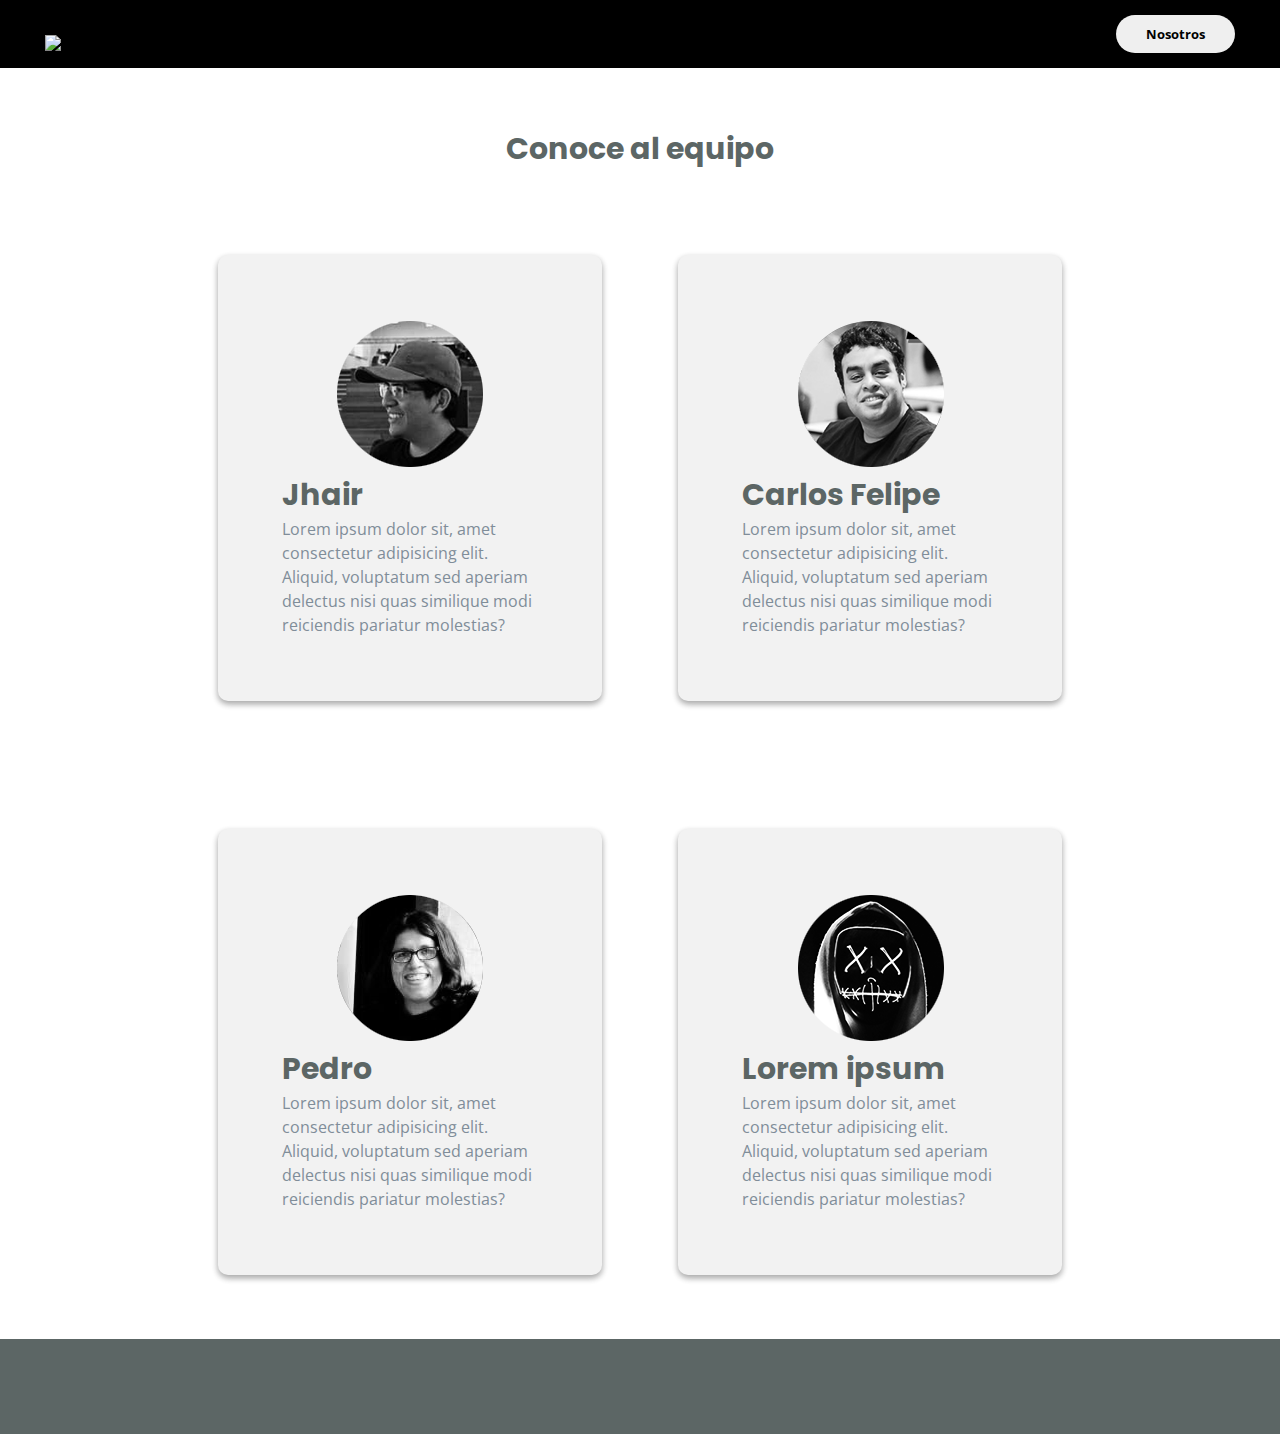
==== nosotros.html @ 59cb31ee "Add files via upload" ====
<!DOCTYPE html>
<html lang="es">
  <head>
    <meta charset="UTF-8" />
    <meta name="viewport" content="width=device-width, initial-scale=1.0" />
    <title>Nosotros</title>
    <link rel="stylesheet" href="style.css" />
    <link
      href="https://fonts.googleapis.com/css2?family=Poppins:wght@600&display=swap"
      rel="stylesheet"
    />
    <link
      href="https://fonts.googleapis.com/css2?family=Open+Sans:wght@400;700&display=swap"
      rel="stylesheet"
    />
    <link
      rel="stylesheet"
      href="https://use.fontawesome.com/releases/v5.7.2/css/all.css"
      integrity="sha384-fnmOCqbTlWIlj8LyTjo7mOUStjsKC4pOpQbqyi7RrhN7udi9RwhKkMHpvLbHG9Sr"
      crossorigin="anonymous"
    />
  </head>
  <body>
    <nav class="navbar">
      <a href="index.html"
        ><img
          src="https://www.makerlabperu.org/static/imgs/logo-mkl-negro.svg"
          alt="logo-maker-negro"
          class="logo"
      /></a>

      <button><a href="nosotros.html">Nosotros</a></button>
    </nav>
    <section id="intro">
      <div class="container">
        <h2 class="text-intro">
          Conoce al equipo
        </h2>
      </div>
    </section>
    <section id="nosotros" class="card-members">
      <div class="card member">
        <img src="img/foto-jhair.png" alt="" srcset="" class="image-c" />
        <div class="text-member">
          <h3>Jhair</h3>
          <p>
            Lorem ipsum dolor sit, amet consectetur adipisicing elit. Aliquid,
            voluptatum sed aperiam delectus nisi quas similique modi reiciendis
            pariatur molestias?
          </p>
        </div>
      </div>
      <div class="card member">
        <img src="img/foto-carlosFelipe.png" alt="" srcset="" class="image-c" />
        <div class="text-member">
          <h3>Carlos Felipe</h3>
          <p>
            Lorem ipsum dolor sit, amet consectetur adipisicing elit. Aliquid,
            voluptatum sed aperiam delectus nisi quas similique modi reiciendis
            pariatur molestias?
          </p>
        </div>
      </div>

      <div class="card member">
        <img src="img/foto-pedro.png" alt="" srcset="" class="image-c" />
        <div class="text-member">
          <h3>Pedro</h3>
          <p>
            Lorem ipsum dolor sit, amet consectetur adipisicing elit. Aliquid,
            voluptatum sed aperiam delectus nisi quas similique modi reiciendis
            pariatur molestias?
          </p>
        </div>
      </div>
      <div class="card member">
        <img src="img/foto-random.png" alt="" srcset="" class="image-c" />
        <div class="text-member">
          <h3>Lorem ipsum</h3>
          <p>
            Lorem ipsum dolor sit, amet consectetur adipisicing elit. Aliquid,
            voluptatum sed aperiam delectus nisi quas similique modi reiciendis
            pariatur molestias?
          </p>
        </div>
      </div>
    </section>
    <footer>
      <div class="social">
        <a href="https://www.facebook.com/makerlabperu/">
          <i class="fab fa-facebook-square fa-2x"></i>
        </a>
        <a href="https://twitter.com/makerlab_peru">
          <i class="fab fa-twitter-square fa-2x"></i
        ></a>
        <a href="https://pe.linkedin.com/company/makerlab-per%C3%BA">
          <i class="fab fa-linkedin fa-2x"></i
        ></a>
        <a href="https://www.makerlabperu.org/"
          ><i class="fa fa-globe" fa-2x></i>
        </a>
      </div>
    </footer>
  </body>
</html>
---- style.css ----
* {
  margin: 0;
  padding: 0;
  box-sizing: border-box;
}
body {
  background-color: #fff;
}

.container {
  max-width: 1100px;
}

h2,
h3 {
  font-family: 'Poppins', sans-serif;
  font-size: 30px;
  line-height: 1.5;
  color: #5c6665;
}

p {
  font-family: 'Open Sans', sans-serif;
  line-height: 1.5;
  color: hsl(208, 11%, 55%);
}

section {
  display: flex;
  align-items: center;
  justify-content: center;
}

nav {
  display: flex;
  justify-content: space-between;
  padding: 15px 45px;
  align-items: flex-end;
  background-color: #000;
  margin-bottom: 3%;
}
.logo {
  height: 55px;
}

.card {
  display: flex;
  align-items: center;
  justify-content: center;
  box-shadow: 0 3px 6px rgba(0, 0, 0, 0.16), 0 3px 6px rgba(0, 0, 0, 0.23);
  margin: 5% 3%;
  padding: 5%;
  border-radius: 10px;
  background-color: #f2f2f2;
  flex-direction: row;
}

.text-intro {
  padding: 20px;
  align-items: center;
  justify-content: center;
}

.image {
  width: 50%;
}
#ig1 {
  width: 100%;
}

.member {
  width: 30%;
  display: flex;
  flex-direction: column;
}
.card-members {
  display: flex;
  flex-direction: row;
  flex-wrap: wrap;
}

.text-member {
  width: 100%;
}

.image-c {
  width: auto;
}

/*Elements*/
button {
  border-radius: 30px;
  padding: 10px 30px;
  font-family: 'Open Sans', sans-serif;
  font-weight: 700;
  border: none;
}
a {
  text-decoration: none;
  color: #000;
}

i {
  color: hsl(193, 100%, 96%);
  margin: 10px;
}

/*Footer*/
footer {
  background-color: #5c6665;
  width: 100%;
  height: auto;
  padding: 3%;
  display: flex;
  flex-direction: row;
  justify-content: space-evenly;
}

/*Mobile*/
@media (max-width: 768px) {
  .container {
    width: 95%;
  }
  .card {
    display: flex;
    flex-direction: column;
    margin-top: 2%;
  }
  #intro {
    align-items: center;
    justify-content: center;
    padding: 5%;
  }
  .navbar {
    width: 100%;
  }

  section,
  .text-intro,
  .image,
  .card {
    width: 95%;
  }
  #ig1 {
    display: none;
  }
}
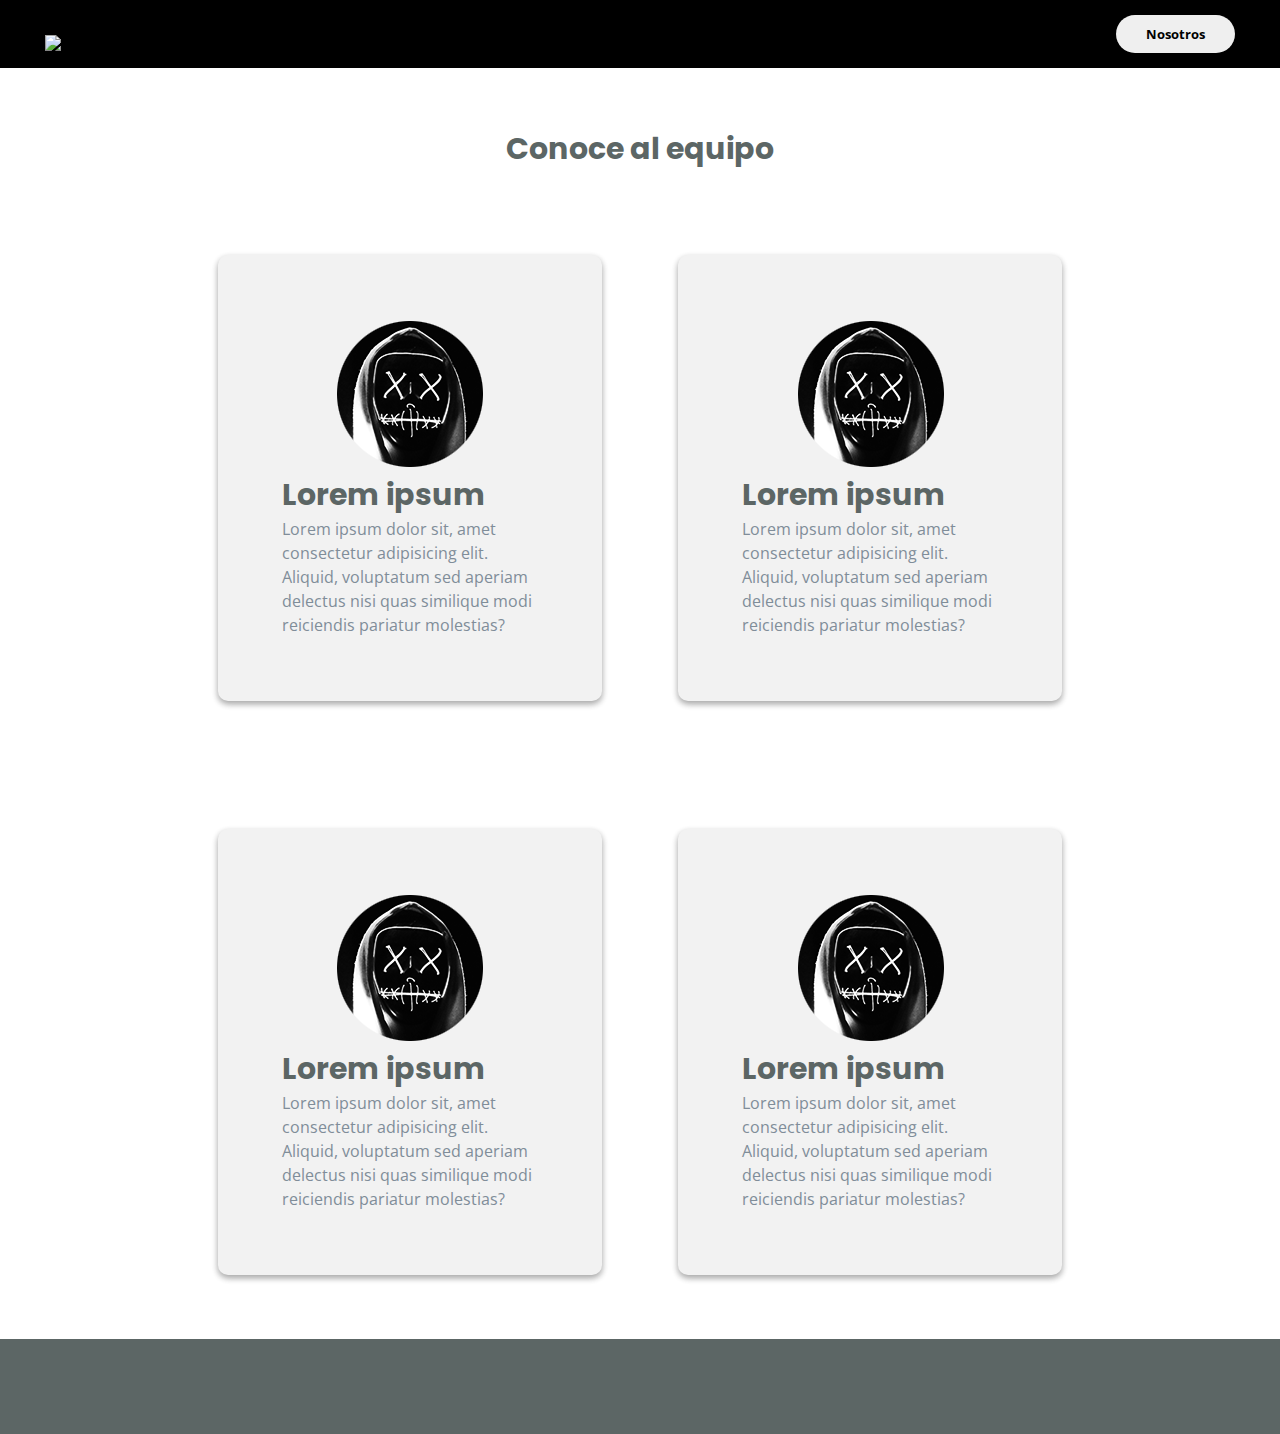
==== commit d86949a1: "Add files via upload" ====
--- a/nosotros.html
+++ b/nosotros.html
@@ -40,9 +40,9 @@
     </section>
     <section id="nosotros" class="card-members">
       <div class="card member">
-        <img src="img/foto-jhair.png" alt="" srcset="" class="image-c" />
+        <img src="img/foto-random.png" alt="" srcset="" class="image-c" />
         <div class="text-member">
-          <h3>Jhair</h3>
+          <h3>Lorem ipsum</h3>
           <p>
             Lorem ipsum dolor sit, amet consectetur adipisicing elit. Aliquid,
             voluptatum sed aperiam delectus nisi quas similique modi reiciendis
@@ -51,9 +51,20 @@
         </div>
       </div>
       <div class="card member">
-        <img src="img/foto-carlosFelipe.png" alt="" srcset="" class="image-c" />
+        <img src="img/foto-random.png" alt="" srcset="" class="image-c" />
         <div class="text-member">
-          <h3>Carlos Felipe</h3>
+          <h3>Lorem ipsum</h3>
+          <p>
+            Lorem ipsum dolor sit, amet consectetur adipisicing elit. Aliquid,
+            voluptatum sed aperiam delectus nisi quas similique modi reiciendis
+            pariatur molestias?
+          </p>
+        </div>
+      </div>
+      <div class="card member">
+        <img src="img/foto-random.png" alt="" srcset="" class="image-c" />
+        <div class="text-member">
+          <h3>Lorem ipsum</h3>
           <p>
             Lorem ipsum dolor sit, amet consectetur adipisicing elit. Aliquid,
             voluptatum sed aperiam delectus nisi quas similique modi reiciendis
@@ -62,17 +73,6 @@
         </div>
       </div>
 
-      <div class="card member">
-        <img src="img/foto-pedro.png" alt="" srcset="" class="image-c" />
-        <div class="text-member">
-          <h3>Pedro</h3>
-          <p>
-            Lorem ipsum dolor sit, amet consectetur adipisicing elit. Aliquid,
-            voluptatum sed aperiam delectus nisi quas similique modi reiciendis
-            pariatur molestias?
-          </p>
-        </div>
-      </div>
       <div class="card member">
         <img src="img/foto-random.png" alt="" srcset="" class="image-c" />
         <div class="text-member">
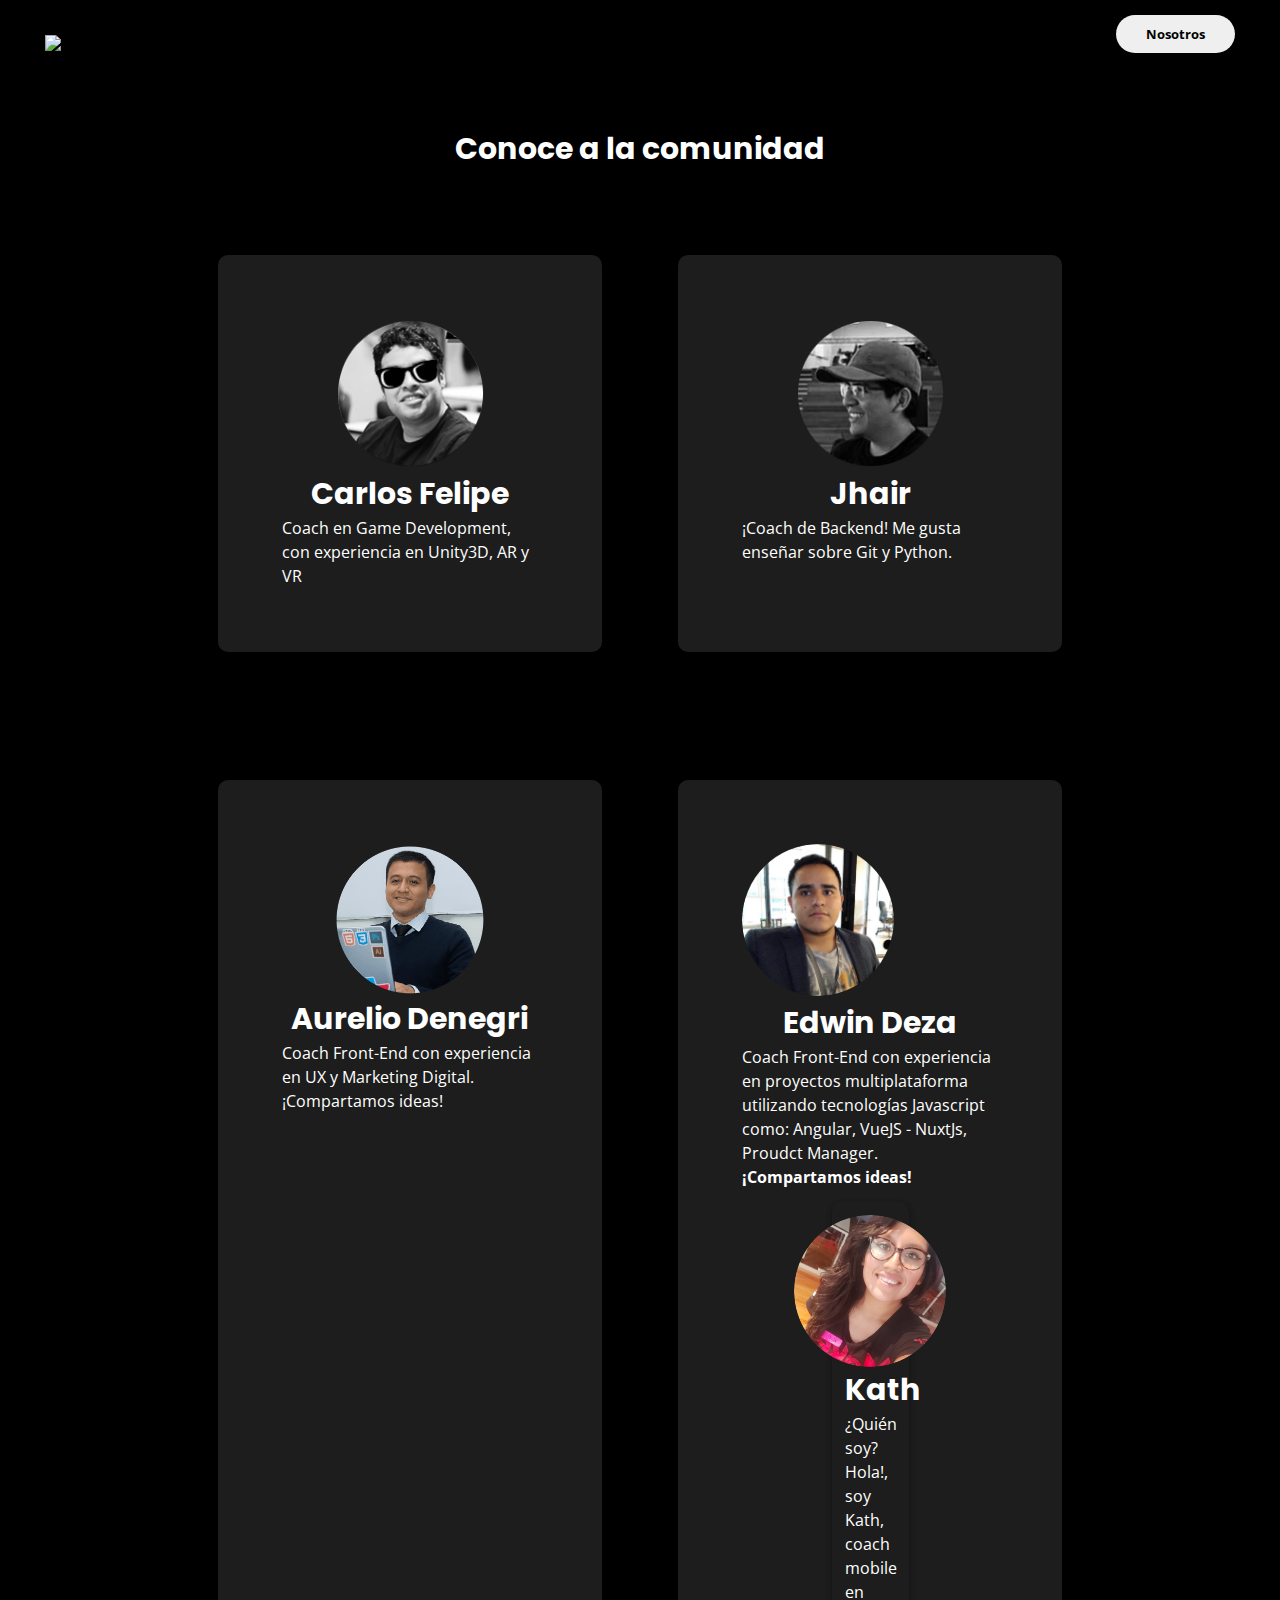
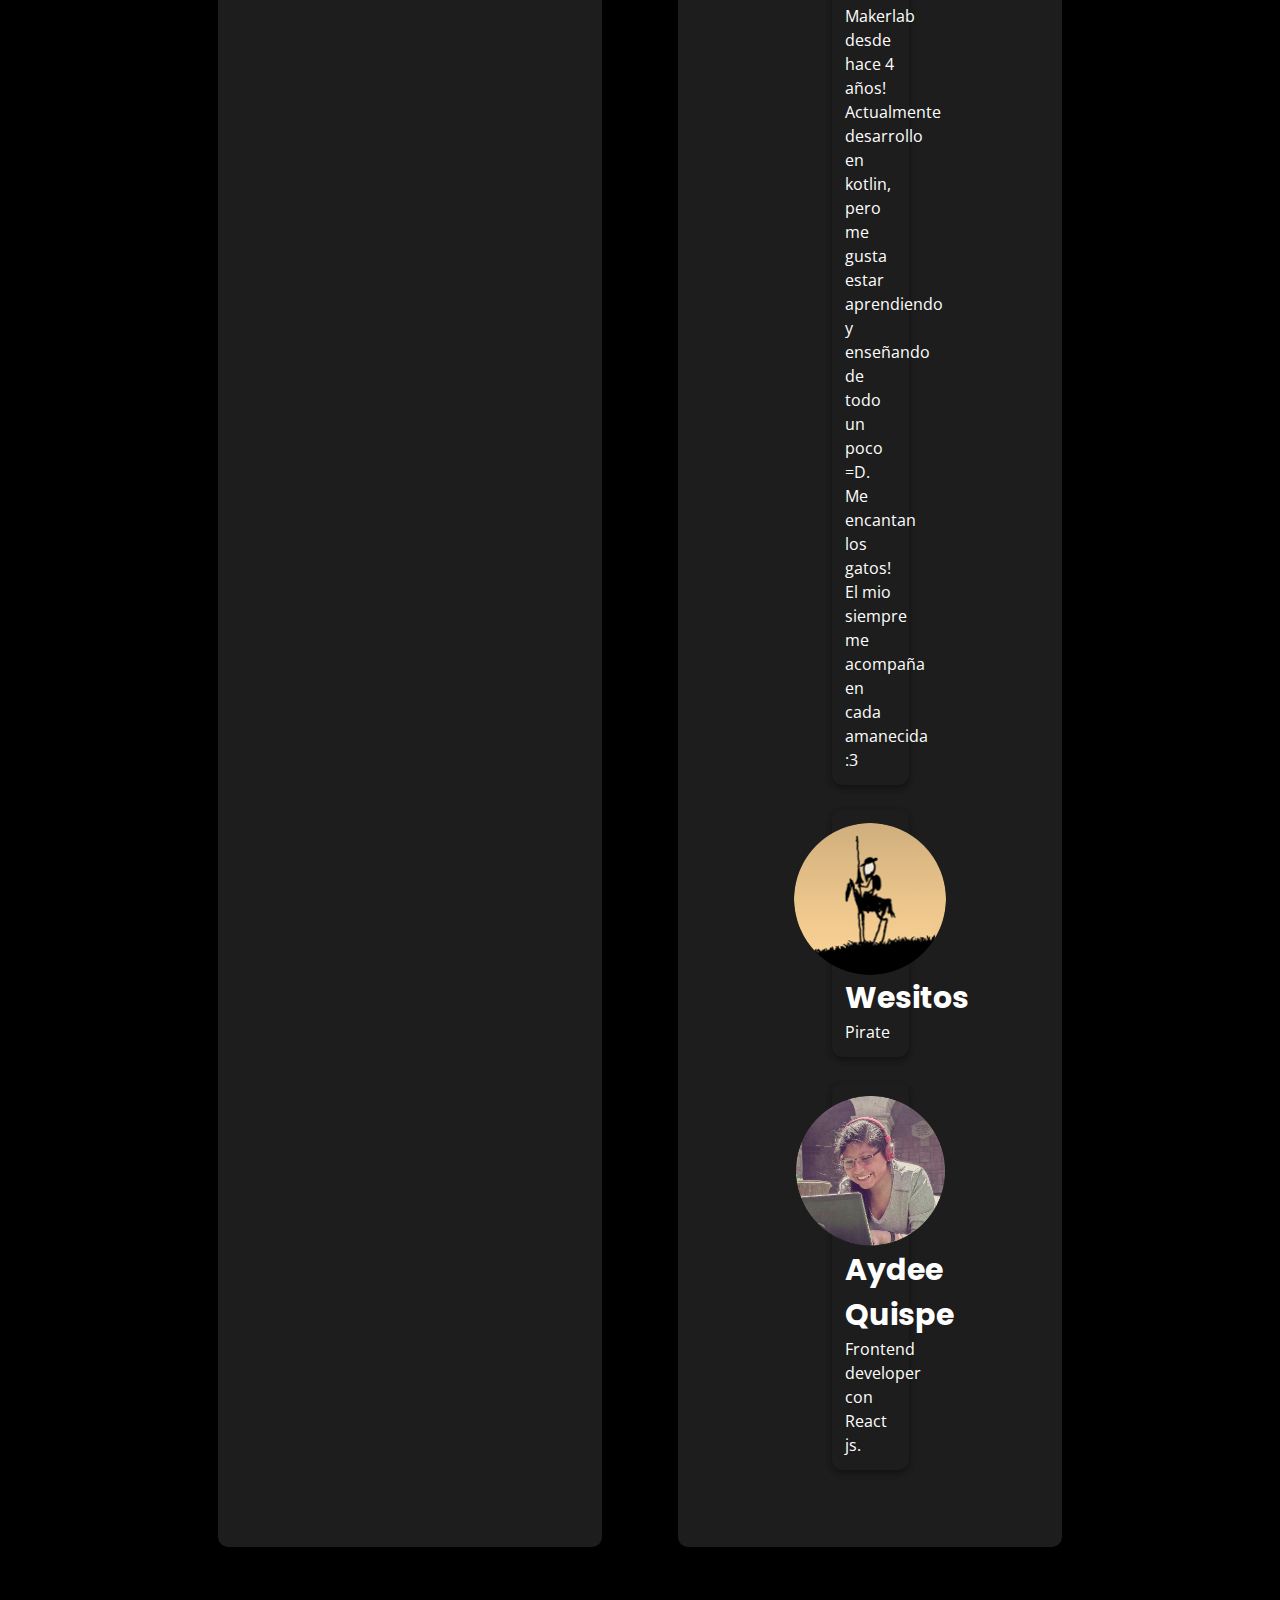
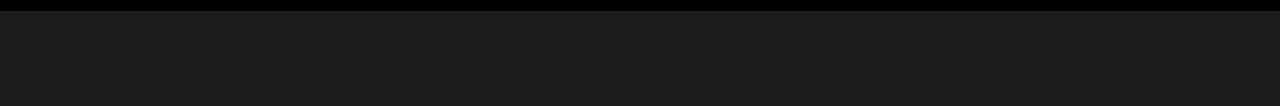
==== commit 3f18dcb1: "Add files via upload" ====
--- a/nosotros.html
+++ b/nosotros.html
@@ -1,105 +1,153 @@
-<!DOCTYPE html>
-<html lang="es">
-  <head>
-    <meta charset="UTF-8" />
-    <meta name="viewport" content="width=device-width, initial-scale=1.0" />
-    <title>Nosotros</title>
-    <link rel="stylesheet" href="style.css" />
-    <link
-      href="https://fonts.googleapis.com/css2?family=Poppins:wght@600&display=swap"
-      rel="stylesheet"
-    />
-    <link
-      href="https://fonts.googleapis.com/css2?family=Open+Sans:wght@400;700&display=swap"
-      rel="stylesheet"
-    />
-    <link
-      rel="stylesheet"
-      href="https://use.fontawesome.com/releases/v5.7.2/css/all.css"
-      integrity="sha384-fnmOCqbTlWIlj8LyTjo7mOUStjsKC4pOpQbqyi7RrhN7udi9RwhKkMHpvLbHG9Sr"
-      crossorigin="anonymous"
-    />
-  </head>
-  <body>
-    <nav class="navbar">
-      <a href="index.html"
-        ><img
-          src="https://www.makerlabperu.org/static/imgs/logo-mkl-negro.svg"
-          alt="logo-maker-negro"
-          class="logo"
-      /></a>
-
-      <button><a href="nosotros.html">Nosotros</a></button>
-    </nav>
-    <section id="intro">
-      <div class="container">
-        <h2 class="text-intro">
-          Conoce al equipo
-        </h2>
-      </div>
-    </section>
-    <section id="nosotros" class="card-members">
-      <div class="card member">
-        <img src="img/foto-random.png" alt="" srcset="" class="image-c" />
-        <div class="text-member">
-          <h3>Lorem ipsum</h3>
-          <p>
-            Lorem ipsum dolor sit, amet consectetur adipisicing elit. Aliquid,
-            voluptatum sed aperiam delectus nisi quas similique modi reiciendis
-            pariatur molestias?
-          </p>
-        </div>
-      </div>
-      <div class="card member">
-        <img src="img/foto-random.png" alt="" srcset="" class="image-c" />
-        <div class="text-member">
-          <h3>Lorem ipsum</h3>
-          <p>
-            Lorem ipsum dolor sit, amet consectetur adipisicing elit. Aliquid,
-            voluptatum sed aperiam delectus nisi quas similique modi reiciendis
-            pariatur molestias?
-          </p>
-        </div>
-      </div>
-      <div class="card member">
-        <img src="img/foto-random.png" alt="" srcset="" class="image-c" />
-        <div class="text-member">
-          <h3>Lorem ipsum</h3>
-          <p>
-            Lorem ipsum dolor sit, amet consectetur adipisicing elit. Aliquid,
-            voluptatum sed aperiam delectus nisi quas similique modi reiciendis
-            pariatur molestias?
-          </p>
-        </div>
-      </div>
-
-      <div class="card member">
-        <img src="img/foto-random.png" alt="" srcset="" class="image-c" />
-        <div class="text-member">
-          <h3>Lorem ipsum</h3>
-          <p>
-            Lorem ipsum dolor sit, amet consectetur adipisicing elit. Aliquid,
-            voluptatum sed aperiam delectus nisi quas similique modi reiciendis
-            pariatur molestias?
-          </p>
-        </div>
-      </div>
-    </section>
-    <footer>
-      <div class="social">
-        <a href="https://www.facebook.com/makerlabperu/">
-          <i class="fab fa-facebook-square fa-2x"></i>
-        </a>
-        <a href="https://twitter.com/makerlab_peru">
-          <i class="fab fa-twitter-square fa-2x"></i
-        ></a>
-        <a href="https://pe.linkedin.com/company/makerlab-per%C3%BA">
-          <i class="fab fa-linkedin fa-2x"></i
-        ></a>
-        <a href="https://www.makerlabperu.org/"
-          ><i class="fa fa-globe" fa-2x></i>
-        </a>
-      </div>
-    </footer>
-  </body>
-</html>
+<!DOCTYPE html>
+<html lang="es">
+  <head>
+    <meta charset="UTF-8" />
+    <meta name="viewport" content="width=device-width, initial-scale=1.0" />
+    <title>Nosotros</title>
+    <link rel="stylesheet" href="style.css" />
+    <link
+      href="https://fonts.googleapis.com/css2?family=Poppins:wght@600&display=swap"
+      rel="stylesheet"
+    />
+    <link
+      href="https://fonts.googleapis.com/css2?family=Open+Sans:wght@400;700&display=swap"
+      rel="stylesheet"
+    />
+    <link
+      rel="stylesheet"
+      href="https://use.fontawesome.com/releases/v5.7.2/css/all.css"
+      integrity="sha384-fnmOCqbTlWIlj8LyTjo7mOUStjsKC4pOpQbqyi7RrhN7udi9RwhKkMHpvLbHG9Sr"
+      crossorigin="anonymous"
+    />
+  </head>
+
+  <body>
+    <nav class="navbar">
+      <a href="index.html"
+        ><img
+          src="https://www.makerlabperu.org/static/imgs/logo-mkl-negro.svg"
+          alt="logo-maker-negro"
+          class="logo"
+      /></a>
+
+      <button><a href="nosotros.html">Nosotros</a></button>
+    </nav>
+    
+    <section id="intro">
+      <div class="container">
+        <h2 class="text-intro">
+          Conoce a la comunidad
+        </h2>
+      </div>
+    </section>
+    
+    <section id="nosotros" class="card-members">
+      <!-- CARLOS FELIPE -->
+      <div class="card member">
+        <img src="img/foto-carlosFelipe.png" alt="" srcset="" class="image-c" />
+        <div class="text-member">
+          <h3>Carlos Felipe</h3>
+          <p>
+            Coach en Game Development, con experiencia en Unity3D, AR y VR
+          </p>
+
+          
+        </div>
+      </div>
+      
+      <!-- JHAIR -->
+      <div class="card member">
+        <img src="img/foto-jhair.png" alt="" srcset="" class="image-c" />
+        <div class="text-member">
+          <h3>Jhair</h3>
+          <p>
+            ¡Coach de Backend! Me gusta enseñar sobre Git y Python.
+          </p>
+        </div>
+      </div>
+
+      <!-- AURELIO -->
+      <div class="card member">
+        <img src="img/foto-aurelio.png" alt="" srcset="" class="image-c" />
+        <div class="text-member">
+          <h3>Aurelio Denegri</h3>
+          <p>
+            Coach Front-End con experiencia en UX y Marketing Digital.
+            ¡Compartamos ideas!
+          </p>
+        </div>
+      </div>
+      
+      <!-- Edwin -->
+      <div class="card member">
+        <div class="flip-card-front">
+
+        <img src="img/edwin.png" alt="" srcset="" class="image-c" />
+        <div class="text-member">
+          <h3>Edwin Deza</h3>
+          <p>
+            Coach Front-End con experiencia en proyectos multiplataforma utilizando tecnologías Javascript como: Angular, VueJS - NuxtJs, Proudct Manager.
+            <b>
+              ¡Compartamos ideas!
+            </b>            
+          </p>
+          
+        </div>
+      </div>
+
+      <!-- KATH -->
+      <div class="card member">
+        <img src="img/foto-kath.png" alt="" srcset="" class="image-c" />
+        <div class="text-member">
+          <h3>Kath</h3>
+          <p>
+            ¿Quién soy?
+            Hola!, soy Kath, coach mobile en Makerlab desde hace 4 años!
+            Actualmente desarrollo en kotlin, pero me gusta estar aprendiendo y enseñando
+            de todo un poco =D.
+            Me encantan los gatos! El mio siempre me acompaña en cada amanecida :3
+          </p>
+        </div>
+      </div>
+
+      <div class="card member">
+        <img src="img/foto-pedro.png" alt="" srcset="" class="image-c" />
+        <div class="text-member">
+          <h3>Wesitos</h3>
+          <p>
+            Pirate
+          </p>
+        </div>
+      </div>
+
+      <!-- AYDEE -->
+      <div class="card member">
+        <img src="img/foto-aydee.png" alt="" srcset="" class="image-c" />
+        <div class="text-member">
+          <h3>Aydee Quispe</h3>
+          <p>
+            Frontend developer con React js.
+          </p>
+        </div>
+      </div>
+
+    </section>
+
+    <footer>
+      <div class="social">
+        <a href="https://www.facebook.com/makerlabperu/">
+          <i class="fab fa-facebook-square fa-2x"></i>
+        </a>
+        <a href="https://twitter.com/makerlab_peru">
+          <i class="fab fa-twitter-square fa-2x"></i
+        ></a>
+        <a href="https://pe.linkedin.com/company/makerlab-per%C3%BA">
+          <i class="fab fa-linkedin fa-2x"></i
+        ></a>
+        <a href="https://www.makerlabperu.org/"
+          ><i class="fa fa-globe" fa-2x></i>
+        </a>
+      </div>
+    </footer>
+  </body>
+</html>
--- a/style.css
+++ b/style.css
@@ -1,147 +1,155 @@
-* {
-  margin: 0;
-  padding: 0;
-  box-sizing: border-box;
-}
-body {
-  background-color: #fff;
-}
-
-.container {
-  max-width: 1100px;
-}
-
-h2,
-h3 {
-  font-family: 'Poppins', sans-serif;
-  font-size: 30px;
-  line-height: 1.5;
-  color: #5c6665;
-}
-
-p {
-  font-family: 'Open Sans', sans-serif;
-  line-height: 1.5;
-  color: hsl(208, 11%, 55%);
-}
-
-section {
-  display: flex;
-  align-items: center;
-  justify-content: center;
-}
-
-nav {
-  display: flex;
-  justify-content: space-between;
-  padding: 15px 45px;
-  align-items: flex-end;
-  background-color: #000;
-  margin-bottom: 3%;
-}
-.logo {
-  height: 55px;
-}
-
-.card {
-  display: flex;
-  align-items: center;
-  justify-content: center;
-  box-shadow: 0 3px 6px rgba(0, 0, 0, 0.16), 0 3px 6px rgba(0, 0, 0, 0.23);
-  margin: 5% 3%;
-  padding: 5%;
-  border-radius: 10px;
-  background-color: #f2f2f2;
-  flex-direction: row;
-}
-
-.text-intro {
-  padding: 20px;
-  align-items: center;
-  justify-content: center;
-}
-
-.image {
-  width: 50%;
-}
-#ig1 {
-  width: 100%;
-}
-
-.member {
-  width: 30%;
-  display: flex;
-  flex-direction: column;
-}
-.card-members {
-  display: flex;
-  flex-direction: row;
-  flex-wrap: wrap;
-}
-
-.text-member {
-  width: 100%;
-}
-
-.image-c {
-  width: auto;
-}
-
-/*Elements*/
-button {
-  border-radius: 30px;
-  padding: 10px 30px;
-  font-family: 'Open Sans', sans-serif;
-  font-weight: 700;
-  border: none;
-}
-a {
-  text-decoration: none;
-  color: #000;
-}
-
-i {
-  color: hsl(193, 100%, 96%);
-  margin: 10px;
-}
-
-/*Footer*/
-footer {
-  background-color: #5c6665;
-  width: 100%;
-  height: auto;
-  padding: 3%;
-  display: flex;
-  flex-direction: row;
-  justify-content: space-evenly;
-}
-
-/*Mobile*/
-@media (max-width: 768px) {
-  .container {
-    width: 95%;
-  }
-  .card {
-    display: flex;
-    flex-direction: column;
-    margin-top: 2%;
-  }
-  #intro {
-    align-items: center;
-    justify-content: center;
-    padding: 5%;
-  }
-  .navbar {
-    width: 100%;
-  }
-
-  section,
-  .text-intro,
-  .image,
-  .card {
-    width: 95%;
-  }
-  #ig1 {
-    display: none;
-  }
-}
+* {
+  margin: 0;
+  padding: 0;
+  box-sizing: border-box;
+}
+body {
+  background-color: #000;
+}
+
+.container {
+  max-width: 1100px;
+}
+
+h2,
+h3 {
+  font-family: 'Poppins', sans-serif;
+  font-size: 30px;
+  line-height: 1.5;
+  color: #fff;
+}
+
+p {
+  font-family: 'Open Sans', sans-serif;
+  line-height: 1.5;
+  color: #fff;
+}
+
+section {
+  display: flex;
+  justify-content: center;
+}
+
+nav {
+  display: flex;
+  justify-content: space-between;
+  padding: 15px 45px;
+  align-items: flex-end;
+  background-color: #000;
+  margin-bottom: 3%;
+}
+.logo {
+  height: 55px;
+}
+section {
+  width: 100%;
+  float: left;
+}
+.card {
+  display: flex;
+  align-items: center;
+  justify-content: center;
+  box-shadow: 0 3px 6px rgba(0, 0, 0, 0.16), 0 3px 6px rgba(0, 0, 0, 0.23);
+  margin: 5% 3%;
+  padding: 5%;
+  border-radius: 10px;
+  background-color: #1d1d1d;
+  flex-direction: row;
+}
+
+.text-intro {
+  padding: 20px;
+  align-items: center;
+  justify-content: center;
+}
+
+.image {
+  width: 50%;
+}
+#ig1 {
+  width: 100%;
+}
+
+.member {
+  width: 30%;
+  display: flex;
+  flex-direction: column;
+  justify-content: flex-start;
+  align-items: center;
+}
+.card-members {
+  display: flex;
+  flex-direction: row;
+  flex-wrap: wrap;
+  width: 100%;
+}
+
+.text-member {
+  width: 100%;
+}
+.text-member h3 {
+  text-align: center;
+}
+.image-c {
+  width: 152px;
+  height: 152px;
+  border-radius: 76px;
+}
+
+/*Elements*/
+button {
+  border-radius: 30px;
+  padding: 10px 30px;
+  font-family: 'Open Sans', sans-serif;
+  font-weight: 700;
+  border: none;
+}
+a {
+  text-decoration: none;
+  color: #000;
+}
+
+i {
+  color: hsl(193, 100%, 96%);
+  margin: 10px;
+}
+
+/*Footer*/
+footer {
+  background-color: #1d1d1d;
+  width: 100%;
+  padding: 3%;
+  display: flex;
+  flex-direction: row;
+  justify-content: space-evenly;
+}
+
+/*Mobile*/
+@media (max-width: 768px) {
+  .container {
+    width: 95%;
+  }
+  .card {
+    display: flex;
+    flex-direction: column;
+    margin-top: 2%;
+    width: 30%;
+  }
+  #intro {
+    align-items: center;
+    justify-content: center;
+    padding: 5%;
+  }
+  .navbar {
+    width: 100%;
+  }
+
+  .text-intro,
+  .image,
+  .card {
+    width: 95%;
+  }
+  #ig1 {
+    display: none;
+  }
+}
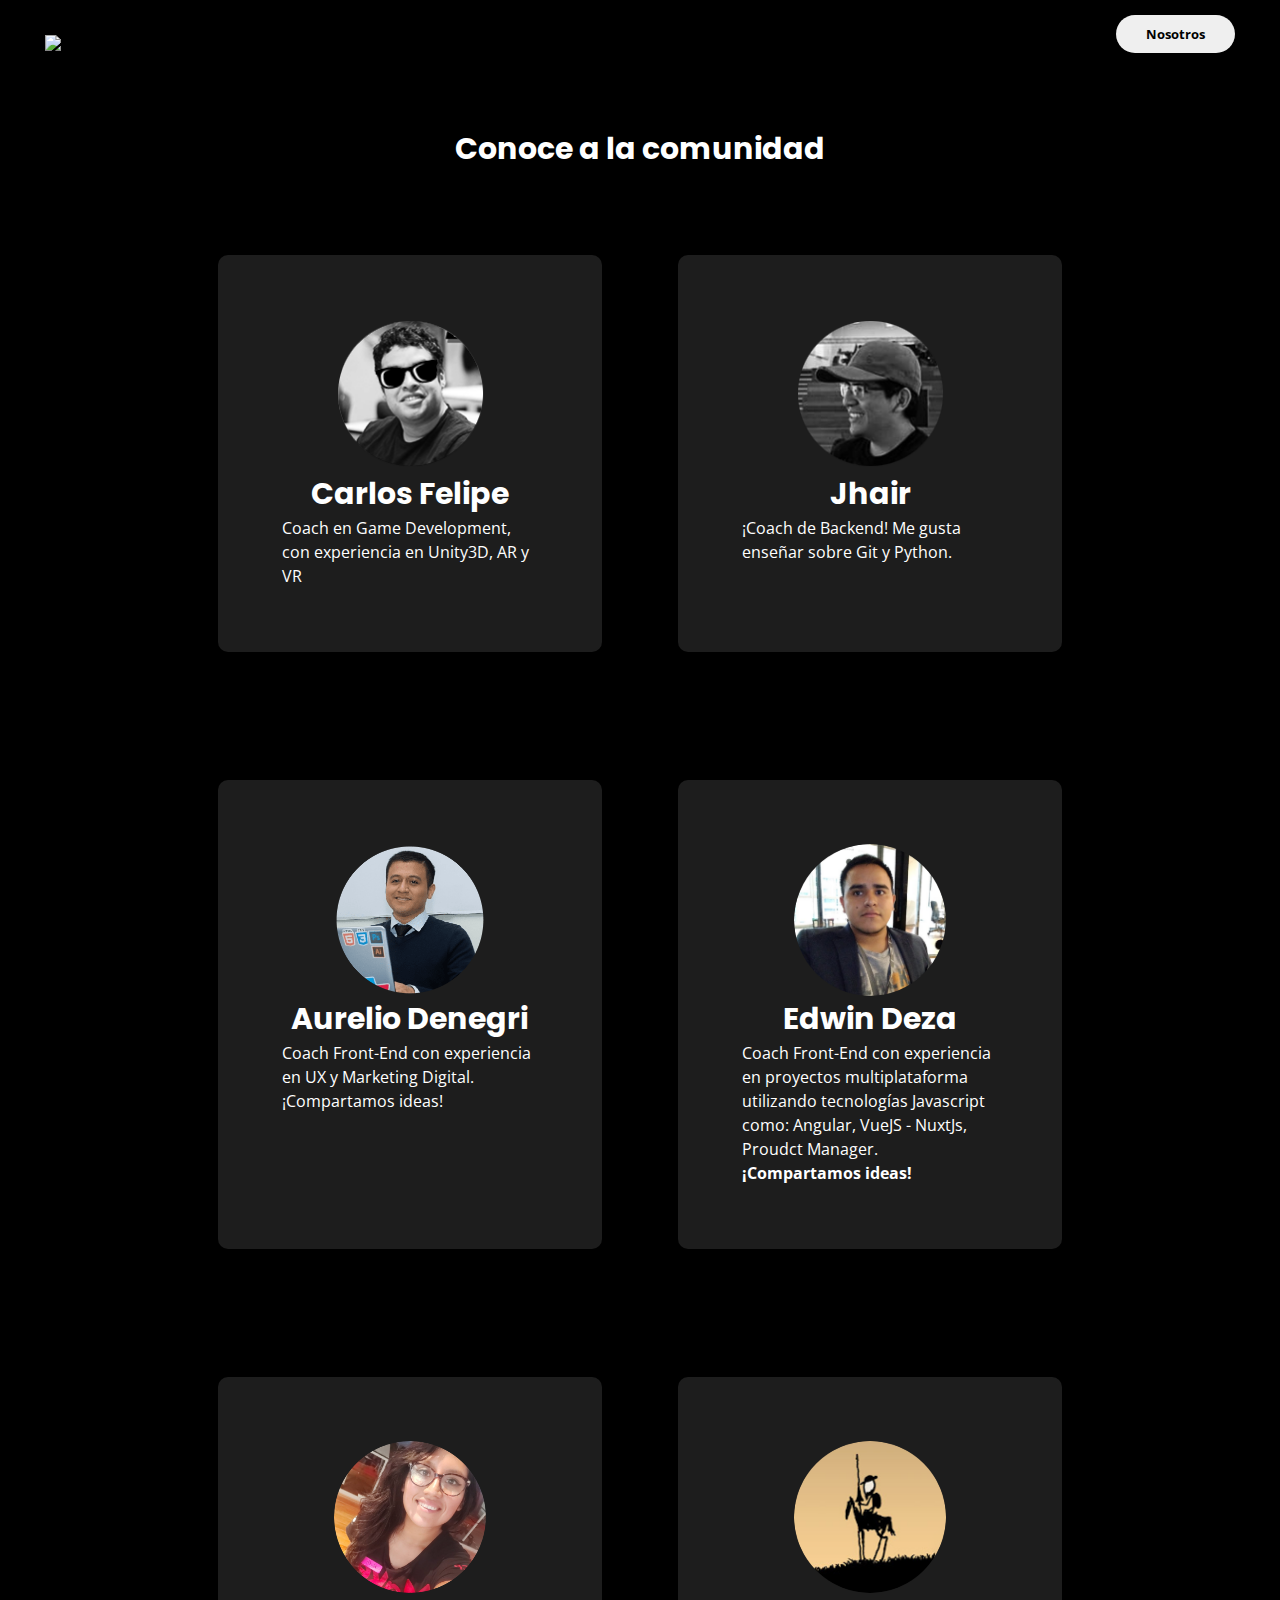
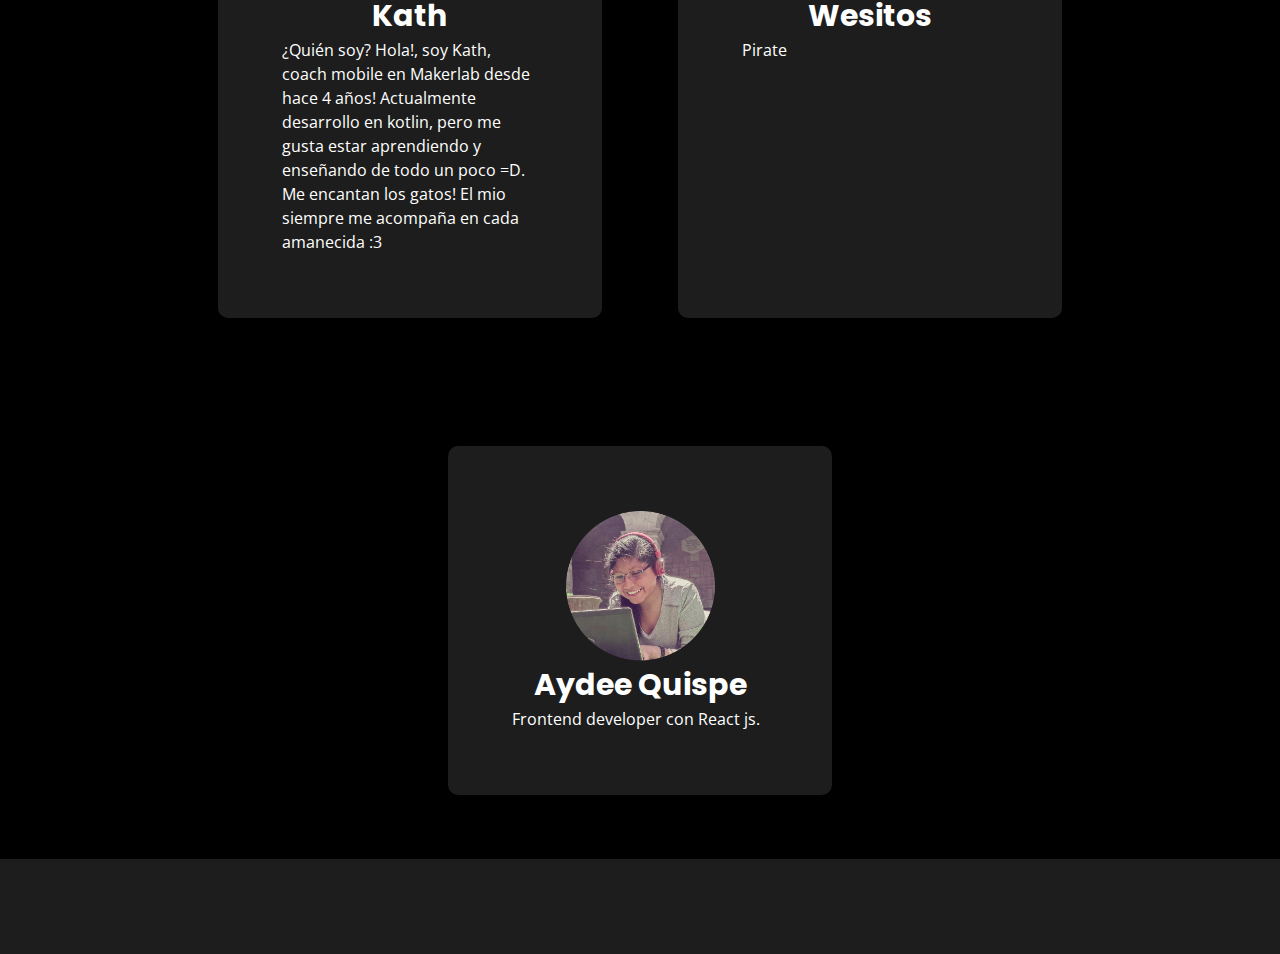
==== commit bd90ae63: "Add files via upload" ====
--- a/nosotros.html
+++ b/nosotros.html
@@ -32,37 +32,29 @@
 
       <button><a href="nosotros.html">Nosotros</a></button>
     </nav>
-    
+
     <section id="intro">
       <div class="container">
-        <h2 class="text-intro">
-          Conoce a la comunidad
-        </h2>
+        <h2 class="text-intro">Conoce a la comunidad</h2>
       </div>
     </section>
-    
+
     <section id="nosotros" class="card-members">
       <!-- CARLOS FELIPE -->
       <div class="card member">
         <img src="img/foto-carlosFelipe.png" alt="" srcset="" class="image-c" />
         <div class="text-member">
           <h3>Carlos Felipe</h3>
-          <p>
-            Coach en Game Development, con experiencia en Unity3D, AR y VR
-          </p>
-
-          
+          <p>Coach en Game Development, con experiencia en Unity3D, AR y VR</p>
         </div>
       </div>
-      
+
       <!-- JHAIR -->
       <div class="card member">
         <img src="img/foto-jhair.png" alt="" srcset="" class="image-c" />
         <div class="text-member">
           <h3>Jhair</h3>
-          <p>
-            ¡Coach de Backend! Me gusta enseñar sobre Git y Python.
-          </p>
+          <p>¡Coach de Backend! Me gusta enseñar sobre Git y Python.</p>
         </div>
       </div>
 
@@ -77,21 +69,18 @@
           </p>
         </div>
       </div>
-      
+
       <!-- Edwin -->
       <div class="card member">
-        <div class="flip-card-front">
-
         <img src="img/edwin.png" alt="" srcset="" class="image-c" />
         <div class="text-member">
           <h3>Edwin Deza</h3>
           <p>
-            Coach Front-End con experiencia en proyectos multiplataforma utilizando tecnologías Javascript como: Angular, VueJS - NuxtJs, Proudct Manager.
-            <b>
-              ¡Compartamos ideas!
-            </b>            
+            Coach Front-End con experiencia en proyectos multiplataforma
+            utilizando tecnologías Javascript como: Angular, VueJS - NuxtJs,
+            Proudct Manager.
+            <b> ¡Compartamos ideas! </b>
           </p>
-          
         </div>
       </div>
 
@@ -101,11 +90,10 @@
         <div class="text-member">
           <h3>Kath</h3>
           <p>
-            ¿Quién soy?
-            Hola!, soy Kath, coach mobile en Makerlab desde hace 4 años!
-            Actualmente desarrollo en kotlin, pero me gusta estar aprendiendo y enseñando
-            de todo un poco =D.
-            Me encantan los gatos! El mio siempre me acompaña en cada amanecida :3
+            ¿Quién soy? Hola!, soy Kath, coach mobile en Makerlab desde hace 4
+            años! Actualmente desarrollo en kotlin, pero me gusta estar
+            aprendiendo y enseñando de todo un poco =D. Me encantan los gatos!
+            El mio siempre me acompaña en cada amanecida :3
           </p>
         </div>
       </div>
@@ -114,9 +102,7 @@
         <img src="img/foto-pedro.png" alt="" srcset="" class="image-c" />
         <div class="text-member">
           <h3>Wesitos</h3>
-          <p>
-            Pirate
-          </p>
+          <p>Pirate</p>
         </div>
       </div>
 
@@ -125,12 +111,9 @@
         <img src="img/foto-aydee.png" alt="" srcset="" class="image-c" />
         <div class="text-member">
           <h3>Aydee Quispe</h3>
-          <p>
-            Frontend developer con React js.
-          </p>
+          <p>Frontend developer con React js.</p>
         </div>
       </div>
-
     </section>
 
     <footer>
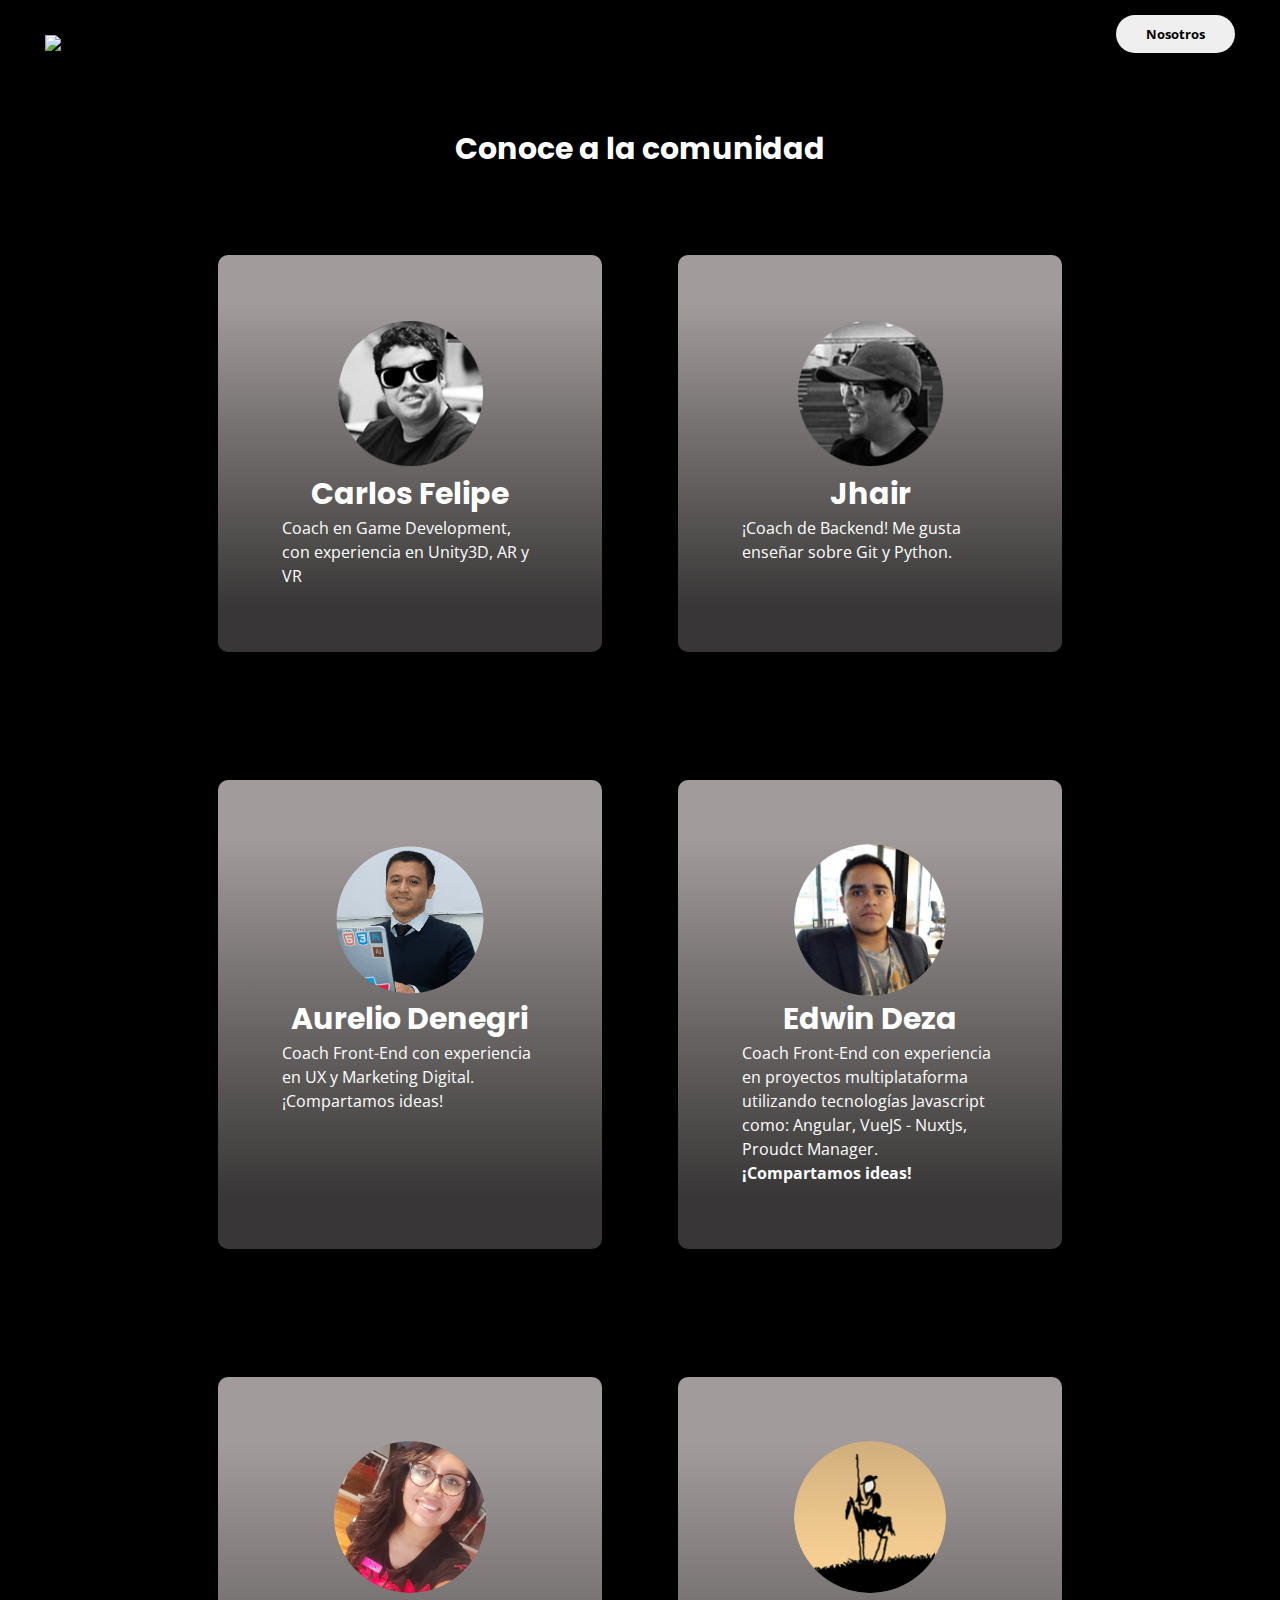
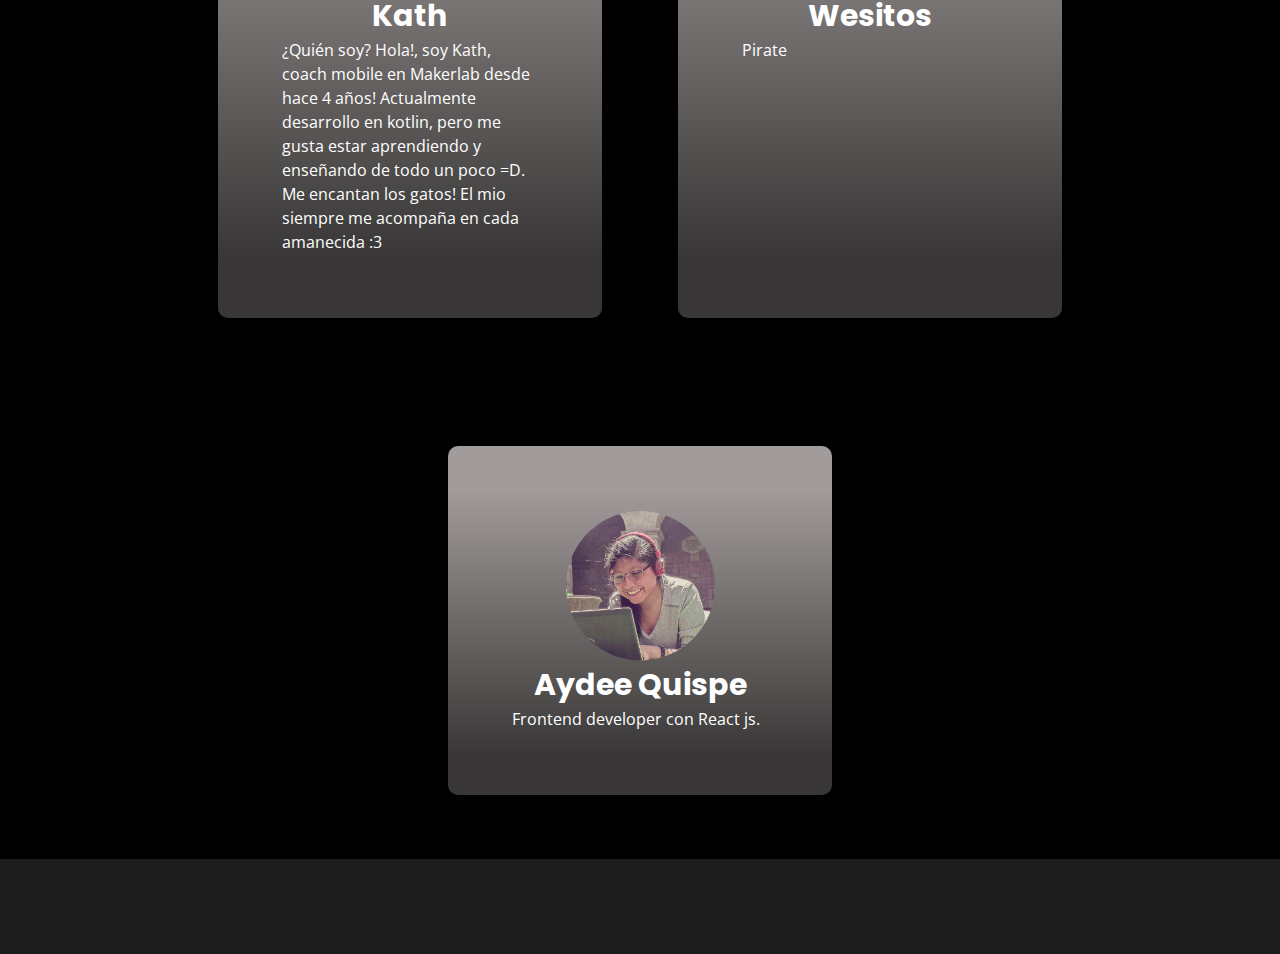
==== commit 7a929666: "Add files via upload" ====
--- a/nosotros.html
+++ b/nosotros.html
@@ -42,7 +42,12 @@
     <section id="nosotros" class="card-members">
       <!-- CARLOS FELIPE -->
       <div class="card member">
-        <img src="img/foto-carlosFelipe.png" alt="" srcset="" class="image-c" />
+        <img
+          src="img/foto-carlosFelipe.png"
+          alt="photo-member"
+          srcset=""
+          class="image-c"
+        />
         <div class="text-member">
           <h3>Carlos Felipe</h3>
           <p>Coach en Game Development, con experiencia en Unity3D, AR y VR</p>
@@ -51,7 +56,12 @@
 
       <!-- JHAIR -->
       <div class="card member">
-        <img src="img/foto-jhair.png" alt="" srcset="" class="image-c" />
+        <img
+          src="img/foto-jhair.png"
+          alt="photo-member"
+          srcset=""
+          class="image-c"
+        />
         <div class="text-member">
           <h3>Jhair</h3>
           <p>¡Coach de Backend! Me gusta enseñar sobre Git y Python.</p>
@@ -60,7 +70,12 @@
 
       <!-- AURELIO -->
       <div class="card member">
-        <img src="img/foto-aurelio.png" alt="" srcset="" class="image-c" />
+        <img
+          src="img/foto-aurelio.png"
+          alt="photo-member"
+          srcset=""
+          class="image-c"
+        />
         <div class="text-member">
           <h3>Aurelio Denegri</h3>
           <p>
@@ -72,7 +87,7 @@
 
       <!-- Edwin -->
       <div class="card member">
-        <img src="img/edwin.png" alt="" srcset="" class="image-c" />
+        <img src="img/edwin.png" alt="photo-member" srcset="" class="image-c" />
         <div class="text-member">
           <h3>Edwin Deza</h3>
           <p>
@@ -86,7 +101,12 @@
 
       <!-- KATH -->
       <div class="card member">
-        <img src="img/foto-kath.png" alt="" srcset="" class="image-c" />
+        <img
+          src="img/foto-kath.png"
+          alt="photo-member"
+          srcset=""
+          class="image-c"
+        />
         <div class="text-member">
           <h3>Kath</h3>
           <p>
@@ -99,7 +119,12 @@
       </div>
 
       <div class="card member">
-        <img src="img/foto-pedro.png" alt="" srcset="" class="image-c" />
+        <img
+          src="img/foto-pedro.png"
+          alt="photo-member"
+          srcset=""
+          class="image-c"
+        />
         <div class="text-member">
           <h3>Wesitos</h3>
           <p>Pirate</p>
@@ -108,7 +133,12 @@
 
       <!-- AYDEE -->
       <div class="card member">
-        <img src="img/foto-aydee.png" alt="" srcset="" class="image-c" />
+        <img
+          src="img/foto-aydee.png"
+          alt="photo-member"
+          srcset=""
+          class="image-c"
+        />
         <div class="text-member">
           <h3>Aydee Quispe</h3>
           <p>Frontend developer con React js.</p>
--- a/style.css
+++ b/style.css
@@ -53,7 +53,7 @@
   margin: 5% 3%;
   padding: 5%;
   border-radius: 10px;
-  background-color: #1d1d1d;
+  background: linear-gradient(360deg, rgba(56,54,54,1) 11%, rgba(162,155,155,1) 88%);
   flex-direction: row;
 }
 
@@ -134,6 +134,8 @@
     flex-direction: column;
     margin-top: 2%;
     width: 30%;
+   
+    );
   }
   #intro {
     align-items: center;
